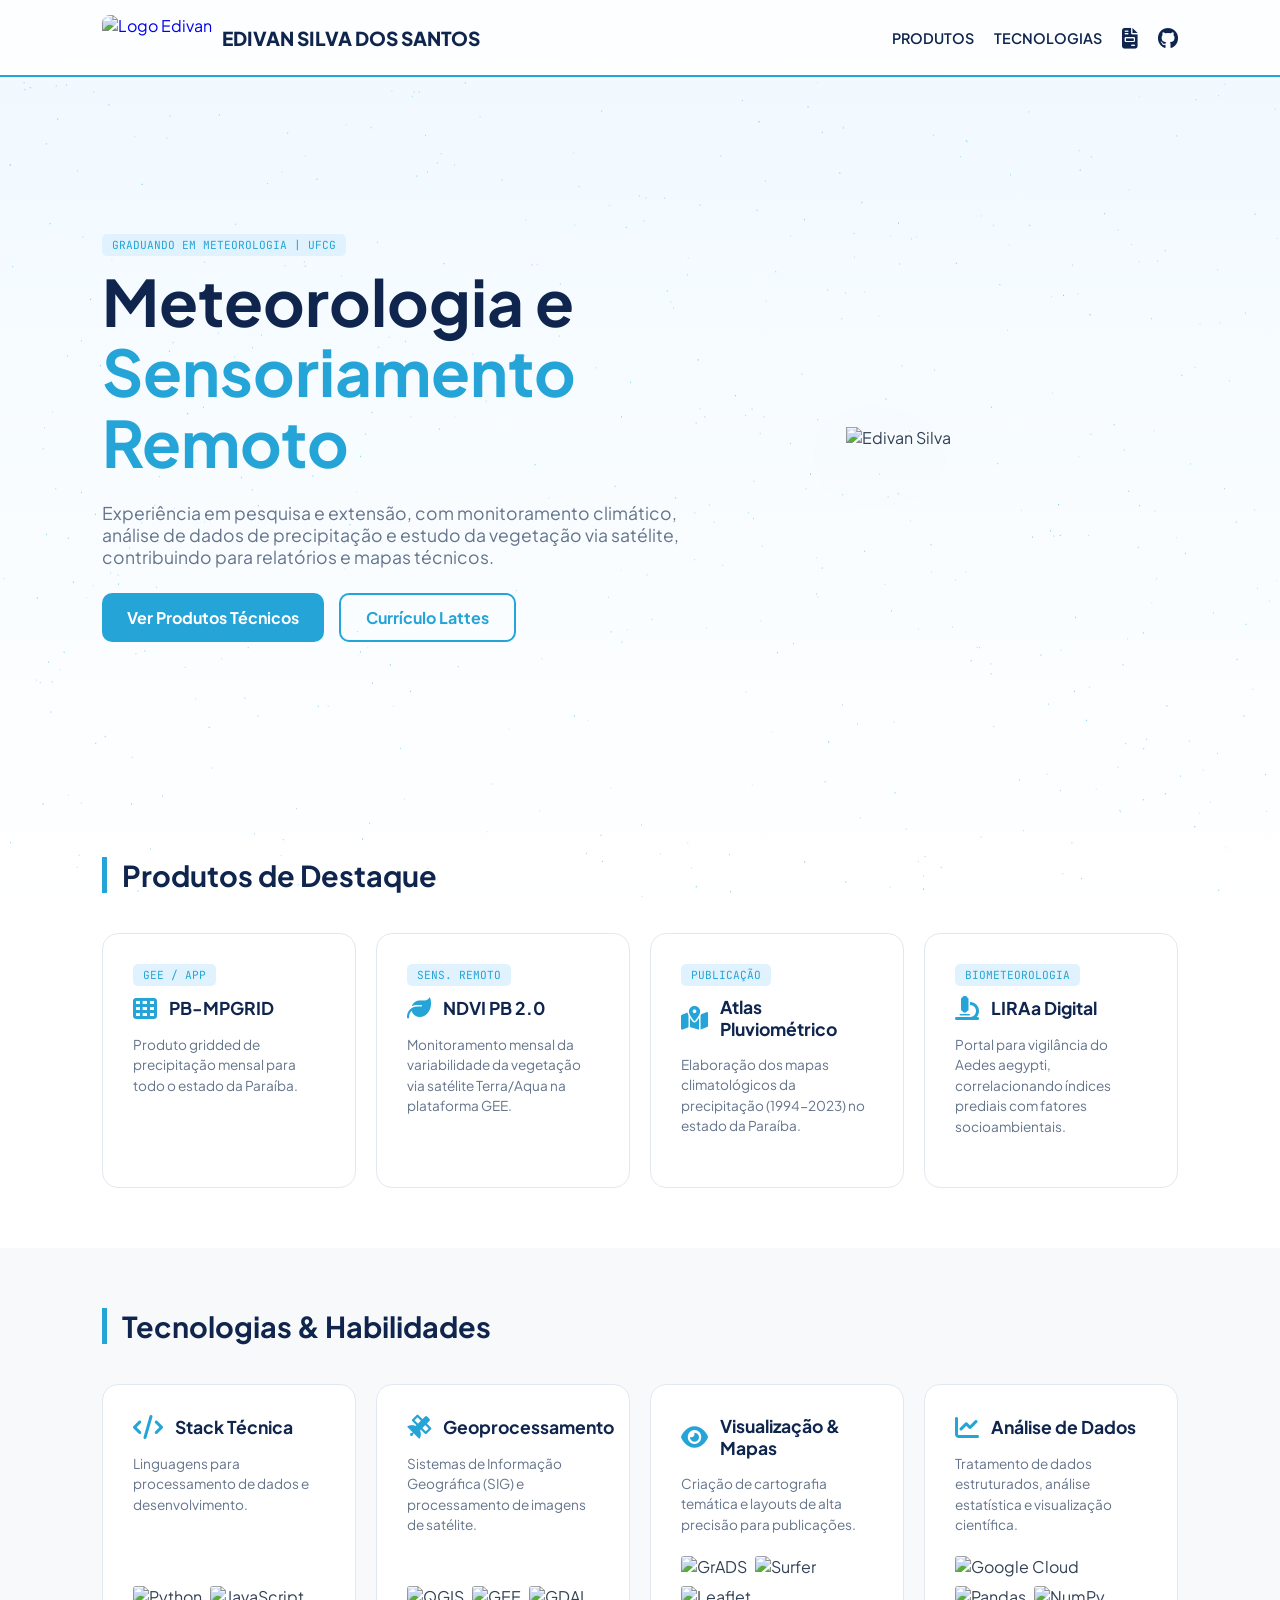
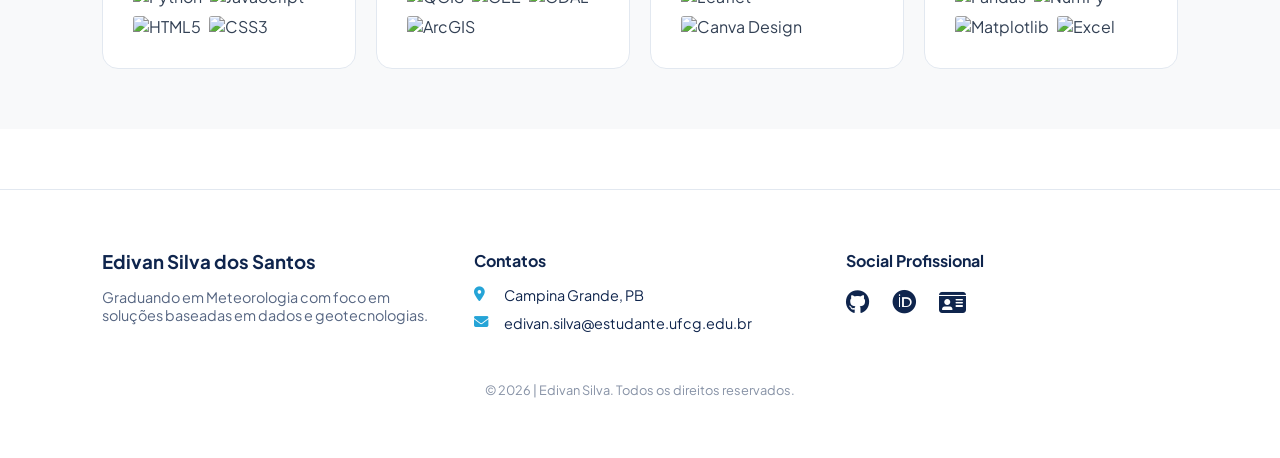
==== docs/index.html @ fb68f866 "Portfolio" ====
<!DOCTYPE html>
<html lang="pt-br">
<head>
    <meta charset="UTF-8">
    <meta name="viewport" content="width=device-width, initial-scale=1.0">
    <title>Edivan Silva | Meteorologia UFCG</title>
    
    <link rel="icon" type="image/png" href="docs/IconeV2.png">
    <meta name="description" content="Edivan Silva - Graduando em Meteorologia (UFCG) com foco em soluções baseadas em dados e geotecnologias.">
    <meta property="og:title" content="Edivan Silva | Meteorologia UFCG">
    <meta property="og:description" content="Confira meus produtos técnicos e trajetória no monitoramento climático.">
    <meta property="og:image" content="docs/IconeV2.png">
    
    <link href="https://fonts.googleapis.com/css2?family=Plus+Jakarta+Sans:wght@400;600;800&family=JetBrains+Mono:wght@400;700&display=swap" rel="stylesheet">
    <link rel="stylesheet" href="https://cdnjs.cloudflare.com/ajax/libs/font-awesome/6.5.0/css/all.min.css">
    
    <link rel="stylesheet" href="style.css">
</head>
<body>
    <canvas id="windCanvas"></canvas>
    <nav>
        <a href="#" class="logo-box">
            <img src="docs/IconeV2.png" alt="Logo Edivan" class="logo-img">
            <span class="logo-text">EDIVAN SILVA DOS SANTOS</span>
        </a>
        <div class="nav-menu">
            <a href="#produtos" class="nav-link-item">PRODUTOS</a>
            <a href="#tecnologias" class="nav-link-item">TECNOLOGIAS</a>
            <a href="https://lattes.cnpq.br/2690669771522466" target="_blank" class="nav-icons"><i class="fas fa-file-invoice"></i></a>
            <a href="https://github.com/EdivanS96" target="_blank" class="nav-icons"><i class="fab fa-github"></i></a>
        </div>
    </nav>

    <header class="hero">
        <div class="hero-content">
            <span class="tag">GRADUANDO EM METEOROLOGIA | UFCG</span>
            <h1>Meteorologia e <span>Sensoriamento Remoto</span></h1>
            <p>Experiência em pesquisa e extensão, com monitoramento climático, análise de dados de precipitação e estudo da vegetação via satélite, contribuindo para relatórios e mapas técnicos.</p>
            <div class="btn-group">
                <a href="#produtos" class="btn btn-primary">Ver Produtos Técnicos</a>
                <a href="https://lattes.cnpq.br/2690669771522466" target="_blank" class="btn btn-outline">Currículo Lattes</a>
            </div>
        </div>
        <div class="hero-img" style="display: flex; justify-content: flex-end;">
            <img src="docs/IconeV2.png" style="width: 80%; filter: drop-shadow(0 20px 40px rgba(0,0,0,0.1));" alt="Edivan Silva">
        </div>
    </header>

    <section id="produtos">
        <h2 class="section-title">Produtos de Destaque</h2>
        <div class="grid-products">
            <a href="https://edivansilva.projects.earthengine.app/view/pb-mpgrid" target="_blank" class="card">
                <span class="tag">GEE / APP</span>
                <div class="card-header">
                    <i class="fas fa-th"></i>
                    <h3>PB-MPGRID</h3>
                </div>
                <p>Produto gridded de precipitação mensal para todo o estado da Paraíba.</p>
            </a>
            <a href="https://ee-edivanaesa.projects.earthengine.app/view/ndvi-pb-20" target="_blank" class="card">
                <span class="tag">SENS. REMOTO</span>
                <div class="card-header">
                    <i class="fas fa-leaf"></i>
                    <h3>NDVI PB 2.0</h3>
                </div>
                <p>Monitoramento mensal da variabilidade da vegetação via satélite Terra/Aqua na plataforma GEE.</p>
            </a>
            <a href="https://www.aesa.pb.gov.br/aesa-website/noticia/aesa-lanca-atlas-pluviometrico-da-paraiba-que-reune-historico-de-chuvas-dos-ultimos-30-anos/" target="_blank" class="card">
                <span class="tag">PUBLICAÇÃO</span>
                <div class="card-header">
                    <i class="fas fa-map-marked-alt"></i>
                    <h3>Atlas Pluviométrico</h3>
                </div>
                <p>Elaboração dos mapas climatológicos da precipitação (1994-2023) no estado da Paraíba.</p>
            </a>
            <a href="https://edivans96.github.io/PET-Saude-Digital-GAT-5/index.html" target="_blank" class="card">
                <span class="tag">BIOMETEOROLOGIA</span>
                <div class="card-header">
                    <i class="fas fa-microscope"></i>
                    <h3>LIRAa Digital</h3>
                </div>
                <p>Portal para vigilância do Aedes aegypti, correlacionando índices prediais com fatores socioambientais.</p>
            </a>
        </div>
    </section>

   <section id="tecnologias" style="background: var(--gray-soft);">
    <h2 class="section-title">Tecnologias & Habilidades</h2>
    <div class="grid-products">
        
        <div class="card">
            <div class="card-header">
                <i class="fas fa-code"></i>
                <h3>Stack Técnica</h3>
            </div>
            <p>Linguagens para processamento de dados e desenvolvimento.</p>
            <div class="tech-container">
                <img src="https://img.shields.io/badge/Python-3776AB?style=flat&logo=python&logoColor=white" alt="Python"/>
                <img src="https://img.shields.io/badge/JavaScript-F7DF1E?style=flat&logo=javascript&logoColor=black" alt="JavaScript"/>
                <img src="https://img.shields.io/badge/HTML5-E34F26?style=flat&logo=html5&logoColor=white" alt="HTML5"/>
                <img src="https://img.shields.io/badge/CSS3-1572B6?style=flat&logo=css&logoColor=white" alt="CSS3"/>
            </div>
        </div>

        <div class="card">
            <div class="card-header">
                <i class="fas fa-satellite"></i>
                <h3>Geoprocessamento</h3>
            </div>
            <p>Sistemas de Informação Geográfica (SIG) e processamento de imagens de satélite.</p>
            <div class="tech-container">
                <img src="https://img.shields.io/badge/QGIS-589632?style=flat&logo=qgis&logoColor=white" alt="QGIS"/>
                <img src="https://img.shields.io/badge/Google%20Earth%20Engine-34A853?style=flat&logo=google-earth&logoColor=white" alt="GEE"/>
                <img src="https://img.shields.io/badge/GDAL-006633?style=flat&logo=osgeo&logoColor=white" alt="GDAL"/>
                <img src="https://img.shields.io/badge/ArcGIS-005E95?style=flat&logo=esri&logoColor=white" alt="ArcGIS"/>
            </div>
        </div>

        <div class="card">
            <div class="card-header">
                <i class="fas fa-eye"></i>
                <h3>Visualização & Mapas</h3>
            </div>
            <p>Criação de cartografia temática e layouts de alta precisão para publicações.</p>
            <div class="tech-container">
                <img src="https://img.shields.io/badge/GrADS-0055A5?style=flat&logo=gnu-bash&logoColor=white" alt="GrADS"/>
                <img src="https://img.shields.io/badge/Surfer-FF6F00?style=flat&logo=openstreetmap&logoColor=white" alt="Surfer"/>
                <img src="https://img.shields.io/badge/Leaflet-199900?style=flat&logo=leaflet&logoColor=white" alt="Leaflet"/>
                <img src="https://img.shields.io/badge/Canva-00C4CC?style=flat&logo=canva&logoColor=white" alt="Canva Design"/>
            </div>
        </div>

        <div class="card">
            <div class="card-header">
                <i class="fas fa-chart-line"></i>
                <h3>Análise de Dados</h3>
            </div>
            <p>Tratamento de dados estruturados, análise estatística e visualização científica.</p>
            <div class="tech-container">
                <img src="https://img.shields.io/badge/Google%20Cloud-4285F4?style=flat&logo=google-cloud&logoColor=white" alt="Google Cloud"/>
                <img src="https://img.shields.io/badge/Pandas-150458?style=flat&logo=pandas&logoColor=white" alt="Pandas"/>
                <img src="https://img.shields.io/badge/NumPy-013243?style=flat&logo=numpy&logoColor=white" alt="NumPy"/>
                <img src="https://img.shields.io/badge/Matplotlib-11557c?style=flat&logo=python&logoColor=white" alt="Matplotlib"/>
                <img src="https://img.shields.io/badge/Excel-217346?style=flat&logo=googlesheets&logoColor=white" alt="Excel"/>
            </div>
        </div>
    </div>
</section>

    <footer>
        <div class="footer-grid">
            <div>
                <h3 style="margin-bottom: 15px;">Edivan Silva dos Santos</h3>
                <p style="opacity: 0.7; font-size: 0.9rem;">Graduando em Meteorologia com foco em soluções baseadas em dados e geotecnologias.</p>
            </div>
            <div>
                <h4 style="margin-bottom: 15px;">Contatos</h4>
                <div class="footer-info"><i class="fas fa-map-marker-alt"></i> Campina Grande, PB</div>
                <div class="footer-info"><i class="fas fa-envelope"></i> edivan.silva@estudante.ufcg.edu.br</div>
            </div>
            <div>
                <h4 style="margin-bottom: 15px;">Social Profissional</h4>
                <a href="https://github.com/EdivanS96" target="_blank" class="social-link"><i class="fab fa-github"></i></a>
                <a href="https://orcid.org/0009-0001-0099-3263" target="_blank" class="social-link"><i class="fab fa-orcid"></i></a>
                <a href="https://lattes.cnpq.br/2690669771522466" target="_blank" class="social-link"><i class="fas fa-id-card"></i></a>
            </div>
        </div>
        <div style="text-align: center; margin-top: 40px; font-size: 0.8rem; opacity: 0.5;">
            © 2026 | Edivan Silva. Todos os direitos reservados.
        </div>
    </footer>
    
    <script src="script.js"></script>
</body>
</html>
---- docs/style.css ----
:root {
    --primary: #25a4d7; 
    --dark: #0f254d;
    --bg-light: #ffffff;
    --gray-soft: #f8f9fa;
    --text: #334155;
    --glass: rgba(255, 255, 255, 0.85);
}
* { margin: 0; padding: 0; box-sizing: border-box; }
html { scroll-behavior: smooth; }
body { 
    background-color: var(--bg-light); 
    color: var(--text); 
    font-family: 'Plus Jakarta Sans', sans-serif;
    overflow-x: hidden;
}
#windCanvas {
    position: fixed;
    top: 0; left: 0;
    z-index: -1;
    background: linear-gradient(to bottom, #f0f9ff 0%, #ffffff 100%);
}
nav {
    padding: 15px 8%;
    display: flex;
    justify-content: space-between;
    align-items: center;
    background: var(--glass);
    backdrop-filter: blur(10px);
    -webkit-backdrop-filter: blur(10px);
    position: sticky;
    top: 0; z-index: 100;
    border-bottom: 2px solid var(--primary);
}
.logo-box { display: flex; align-items: center; gap: 10px; text-decoration: none; }
.logo-img { height: 45px; border-radius: 8px; }
.logo-text { font-weight: 800; color: var(--dark); font-size: 1.2rem; } 

.nav-menu { display: flex; align-items: center; gap: 20px; }
.nav-link-item { text-decoration: none; color: var(--dark); font-weight: 600; font-size: 0.9rem; transition: 0.3s; }
.nav-link-item:hover { color: var(--primary); }

.hero {
    padding: 60px 8%;
    display: grid;
    grid-template-columns: 1.2fr 0.8fr;
    align-items: center;
    gap: 40px;
    min-height: 80vh;
}
.hero h1 { font-size: clamp(2.2rem, 5vw, 4rem); color: var(--dark); line-height: 1.1; }
.hero h1 span { color: var(--primary); }
.hero p { font-size: 1.1rem; margin: 25px 0; max-width: 600px; color: #64748b; }
.btn-group { display: flex; gap: 15px; flex-wrap: wrap; }
.btn { 
    padding: 12px 25px; border-radius: 10px; text-decoration: none; 
    font-weight: 700; transition: 0.3s; display: inline-flex; align-items: center; gap: 8px;
}
.btn-primary { background: var(--primary); color: white; }
.btn-outline { border: 2px solid var(--primary); color: var(--primary); }
.nav-icons { color: var(--dark); font-size: 1.3rem; transition: 0.3s; }
.nav-icons:hover { color: var(--primary); }

section { padding: 60px 8%; }
.section-title { font-size: 1.8rem; color: var(--dark); margin-bottom: 40px; border-left: 5px solid var(--primary); padding-left: 15px; }

.grid-products { display: grid; grid-template-columns: repeat(auto-fit, minmax(240px, 1fr)); gap: 20px; }

.card { 
    background: white; padding: 30px; border-radius: 16px; 
    border: 1px solid #e2e8f0; transition: 0.4s;
    text-decoration: none; color: inherit;
    display: flex; flex-direction: column;
    height: 100%; 
}
.card:hover { border-color: var(--primary); transform: translateY(-5px); box-shadow: 0 15px 30px rgba(0,0,0,0.05); }

.card-header { display: flex; align-items: center; gap: 12px; margin-bottom: 15px; }
.card-header i { font-size: 1.5rem; color: var(--primary); margin-bottom: 0; }
.card-header h3 { color: var(--dark); margin-bottom: 0; font-size: 1.1rem; }

.card p { font-size: 0.85rem; color: #64748b; line-height: 1.5; margin-bottom: 20px; }

.tech-container { display: flex; flex-wrap: wrap; gap: 8px; margin-top: auto; align-items: center; }
.tech-container img { height: 22px; border-radius: 3px; }

.tag { font-family: 'JetBrains Mono'; font-size: 0.7rem; background: #e0f2fe; color: var(--primary); padding: 4px 10px; border-radius: 5px; margin-bottom: 10px; display: inline-block; align-self: flex-start; }

footer { 
    background: var(--glass); 
    backdrop-filter: blur(10px);
    color: var(--dark); 
    padding: 60px 8%; 
    margin-top: 60px;
    border-top: 1px solid #e2e8f0;
}
.footer-grid { display: grid; grid-template-columns: repeat(auto-fit, minmax(200px, 1fr)); gap: 40px; }
.social-link { color: var(--dark); font-size: 1.5rem; margin-right: 20px; transition: 0.3s; }
.social-link:hover { color: var(--primary); }
.footer-info { display: flex; align-items: center; gap: 10px; margin-bottom: 10px; font-size: 0.9rem; }
.footer-info i { color: var(--primary); width: 20px; }

@media (max-width: 768px) {
    nav { padding: 15px 5%; flex-direction: column; gap: 15px; }
    .nav-menu { gap: 12px; }
    .hero { grid-template-columns: 1fr; text-align: center; padding: 40px 5%; }
    .hero p { margin: 25px auto; }
    .btn-group { justify-content: center; }
    .hero-img { display: none; }
    section { padding: 40px 5%; }
    .section-title { font-size: 1.5rem; }
}
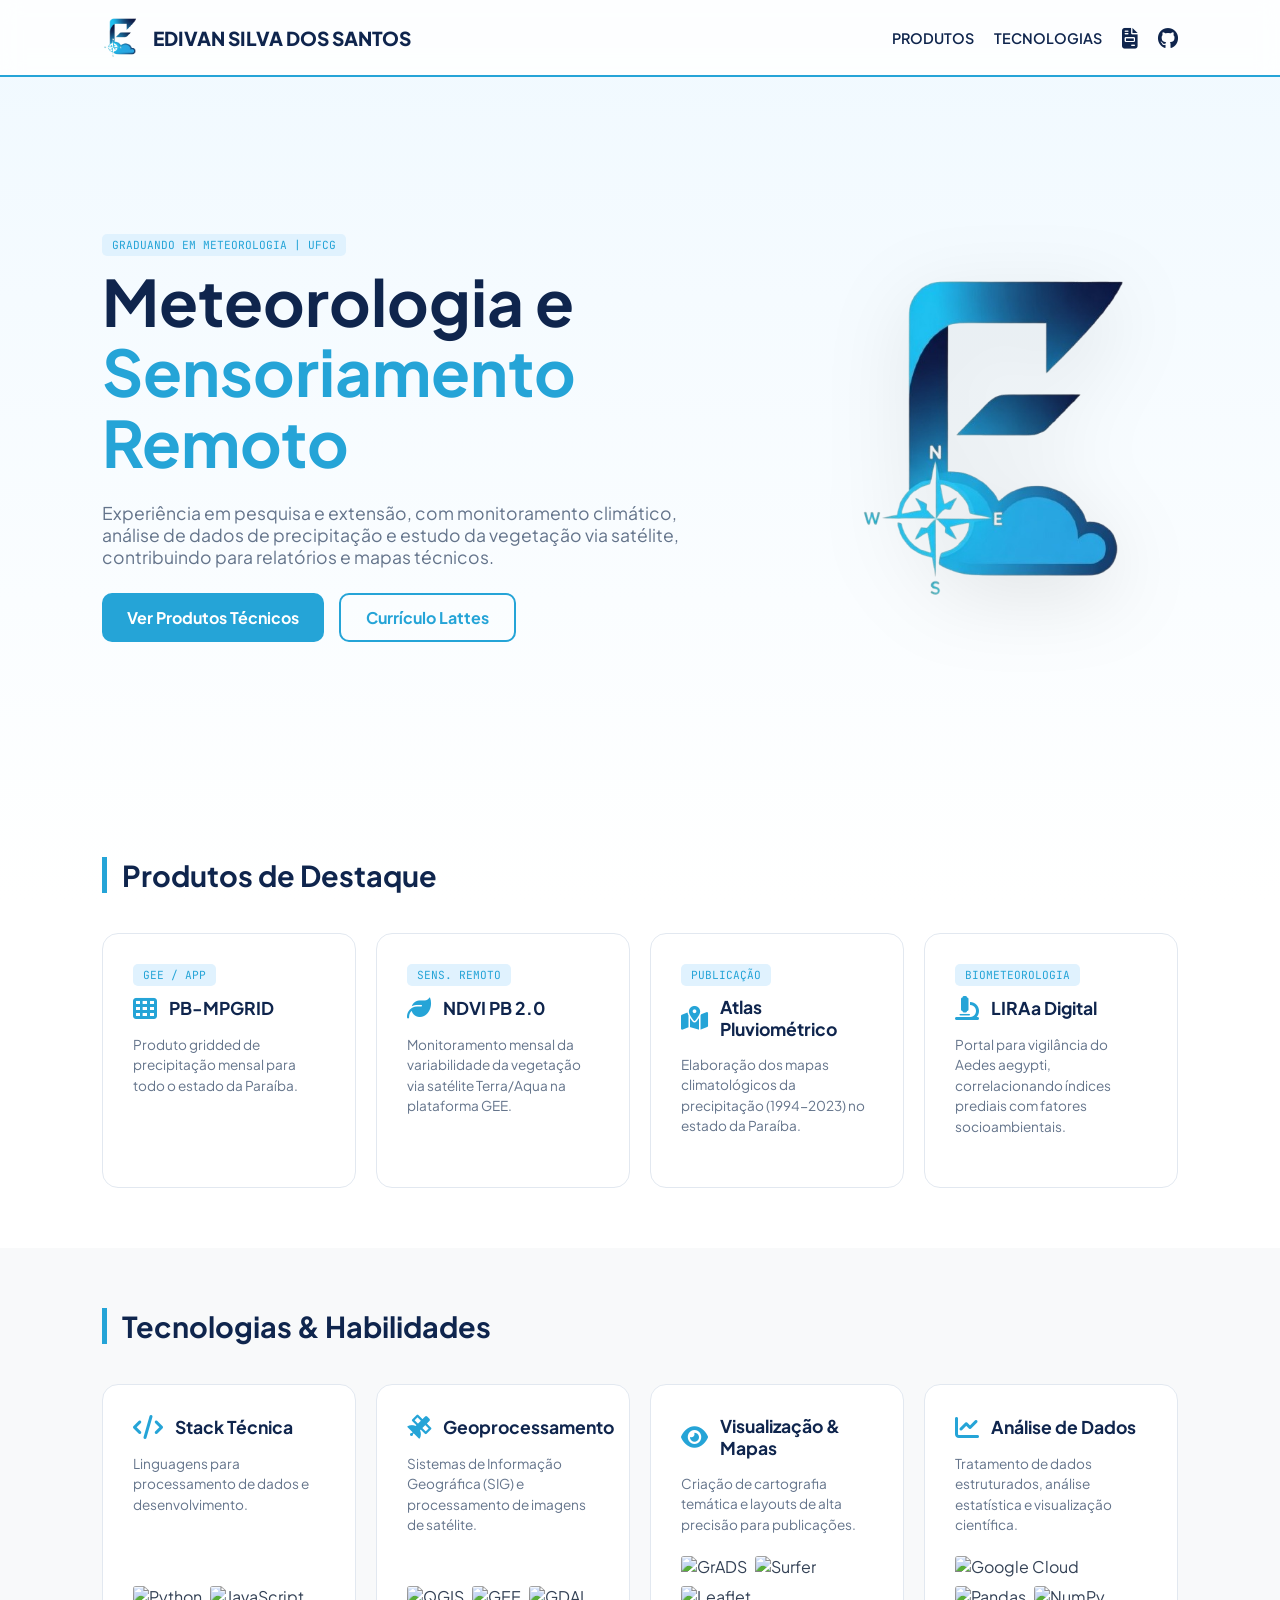
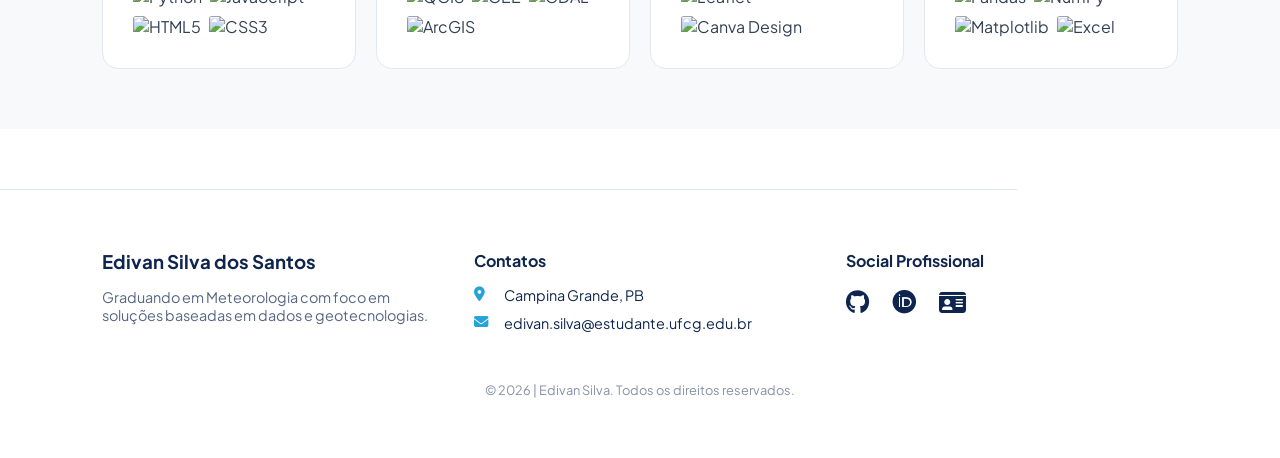
==== commit c1f1cfa6: "UpdateICON" ====
--- a/docs/index.html
+++ b/docs/index.html
@@ -5,11 +5,11 @@
     <meta name="viewport" content="width=device-width, initial-scale=1.0">
     <title>Edivan Silva | Meteorologia UFCG</title>
     
-    <link rel="icon" type="image/png" href="docs/IconeV2.png">
+    <link rel="icon" type="image/png" href="IconeV2.png">
     <meta name="description" content="Edivan Silva - Graduando em Meteorologia (UFCG) com foco em soluções baseadas em dados e geotecnologias.">
     <meta property="og:title" content="Edivan Silva | Meteorologia UFCG">
     <meta property="og:description" content="Confira meus produtos técnicos e trajetória no monitoramento climático.">
-    <meta property="og:image" content="docs/IconeV2.png">
+    <meta property="og:image" content="IconeV2.png">
     
     <link href="https://fonts.googleapis.com/css2?family=Plus+Jakarta+Sans:wght@400;600;800&family=JetBrains+Mono:wght@400;700&display=swap" rel="stylesheet">
     <link rel="stylesheet" href="https://cdnjs.cloudflare.com/ajax/libs/font-awesome/6.5.0/css/all.min.css">
@@ -20,7 +20,7 @@
     <canvas id="windCanvas"></canvas>
     <nav>
         <a href="#" class="logo-box">
-            <img src="docs/IconeV2.png" alt="Logo Edivan" class="logo-img">
+            <img src="IconeV2.png" alt="Logo Edivan" class="logo-img">
             <span class="logo-text">EDIVAN SILVA DOS SANTOS</span>
         </a>
         <div class="nav-menu">
@@ -42,7 +42,7 @@
             </div>
         </div>
         <div class="hero-img" style="display: flex; justify-content: flex-end;">
-            <img src="docs/IconeV2.png" style="width: 80%; filter: drop-shadow(0 20px 40px rgba(0,0,0,0.1));" alt="Edivan Silva">
+            <img src="IconeV2.png" style="width: 80%; filter: drop-shadow(0 20px 40px rgba(0,0,0,0.1));" alt="Edivan Silva">
         </div>
     </header>
 
@@ -172,4 +172,5 @@
     
     <script src="script.js"></script>
 </body>
-</html>+
+</html>
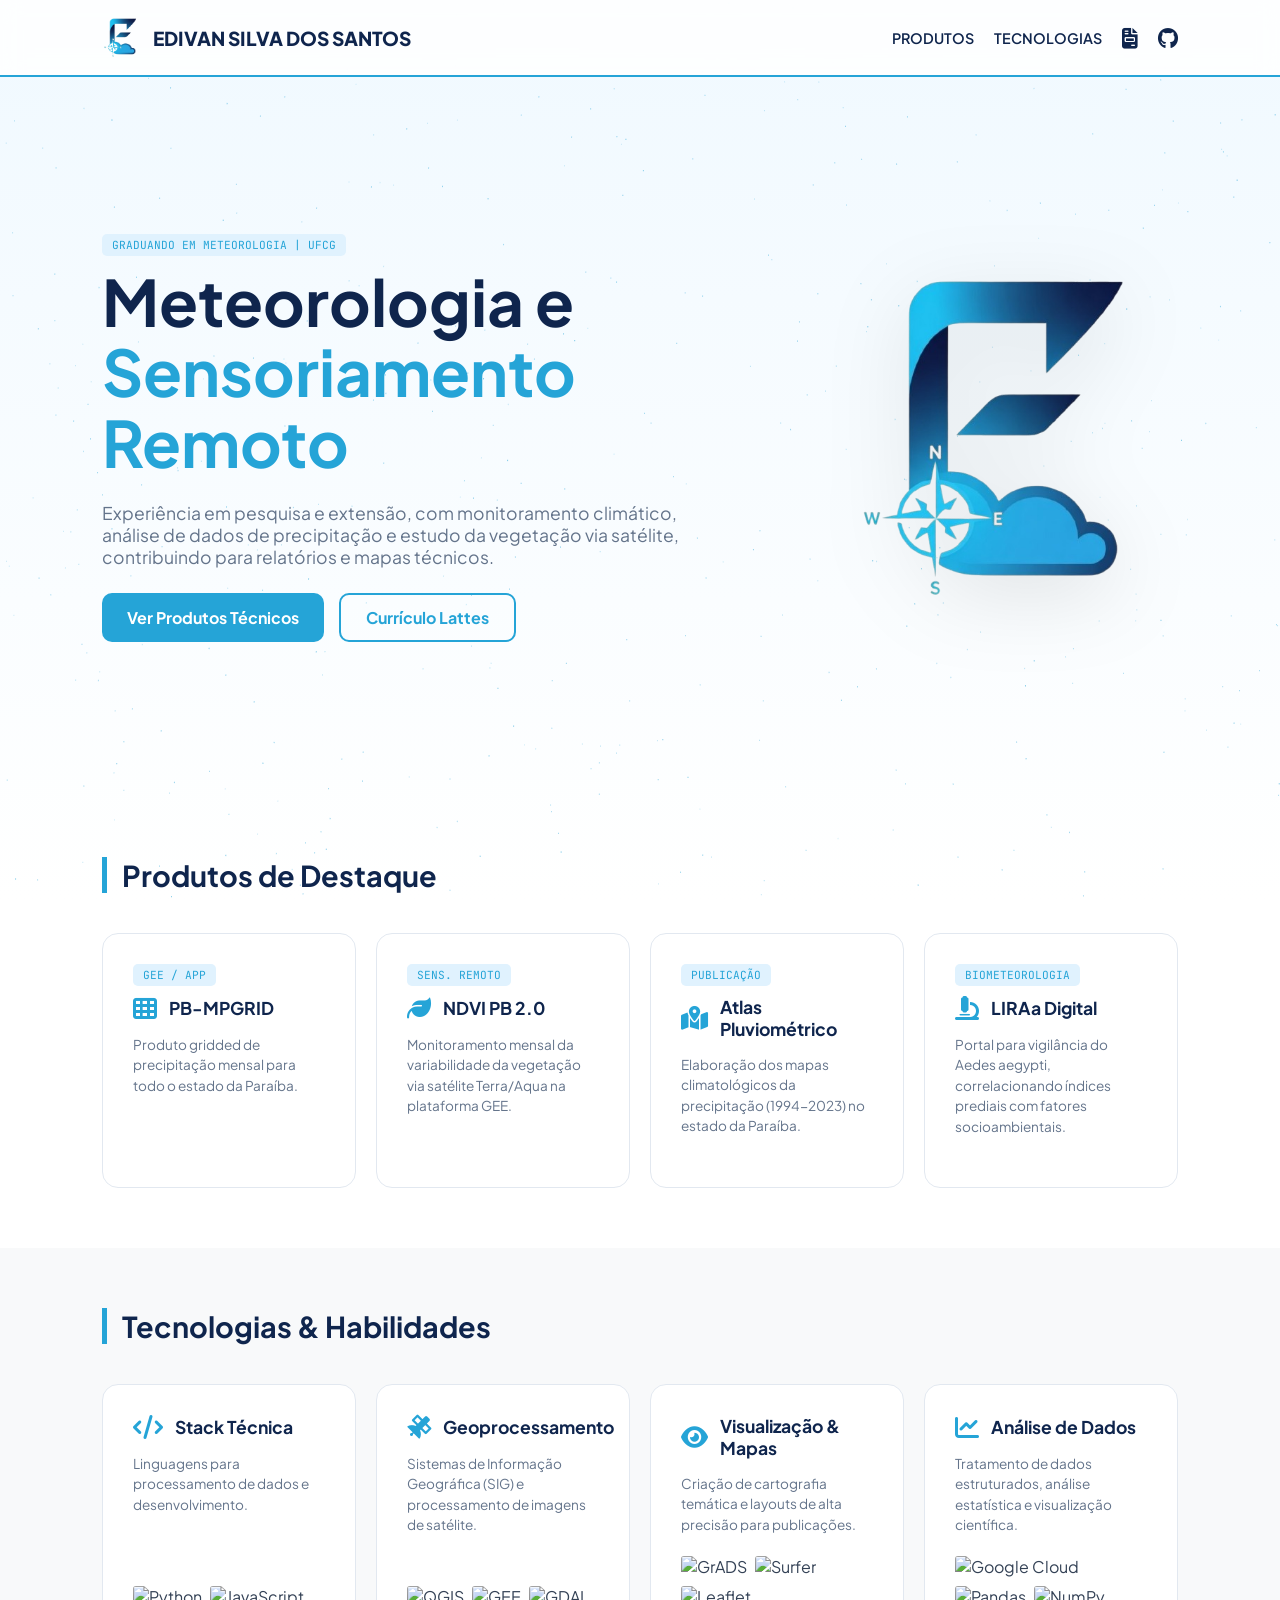
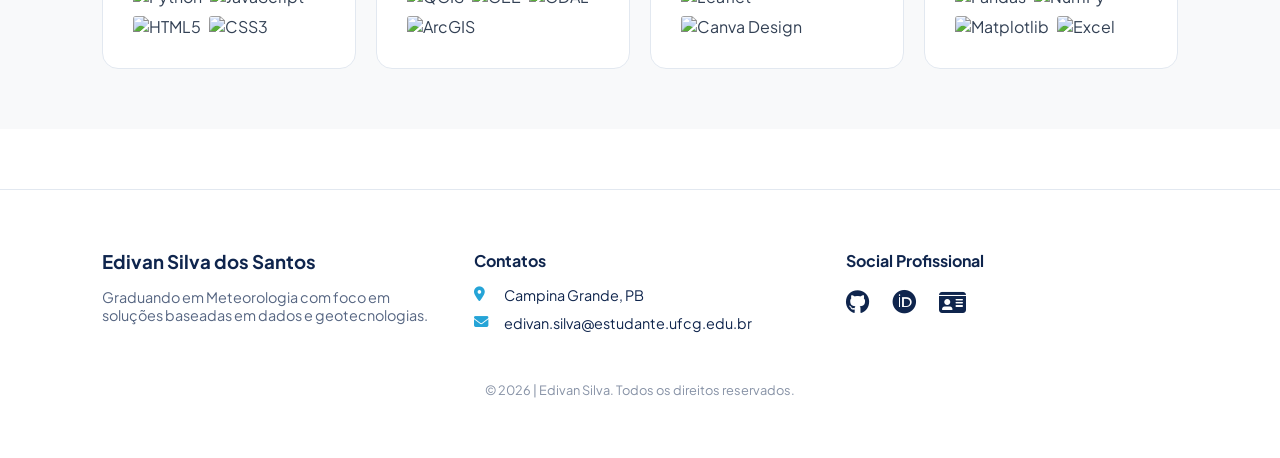
==== commit f10e6dab: "UpdateATLAS" ====
--- a/docs/index.html
+++ b/docs/index.html
@@ -8,7 +8,7 @@
     <link rel="icon" type="image/png" href="IconeV2.png">
     <meta name="description" content="Edivan Silva - Graduando em Meteorologia (UFCG) com foco em soluções baseadas em dados e geotecnologias.">
     <meta property="og:title" content="Edivan Silva | Meteorologia UFCG">
-    <meta property="og:description" content="Confira meus produtos técnicos e trajetória no monitoramento climático.">
+    <meta property="og:description" content="Explorando meteorologia com dados e geotecnologias. Confira meus projetos e produtos técnicos.">
     <meta property="og:image" content="IconeV2.png">
     
     <link href="https://fonts.googleapis.com/css2?family=Plus+Jakarta+Sans:wght@400;600;800&family=JetBrains+Mono:wght@400;700&display=swap" rel="stylesheet">
@@ -65,7 +65,7 @@
                 </div>
                 <p>Monitoramento mensal da variabilidade da vegetação via satélite Terra/Aqua na plataforma GEE.</p>
             </a>
-            <a href="https://www.aesa.pb.gov.br/aesa-website/noticia/aesa-lanca-atlas-pluviometrico-da-paraiba-que-reune-historico-de-chuvas-dos-ultimos-30-anos/" target="_blank" class="card">
+            <a href="https://www.aesa.pb.gov.br/biblioteca/atlas-pluviometrico-da-paraiba/" target="_blank" class="card">
                 <span class="tag">PUBLICAÇÃO</span>
                 <div class="card-header">
                     <i class="fas fa-map-marked-alt"></i>
@@ -174,3 +174,4 @@
 </body>
 
 </html>
+
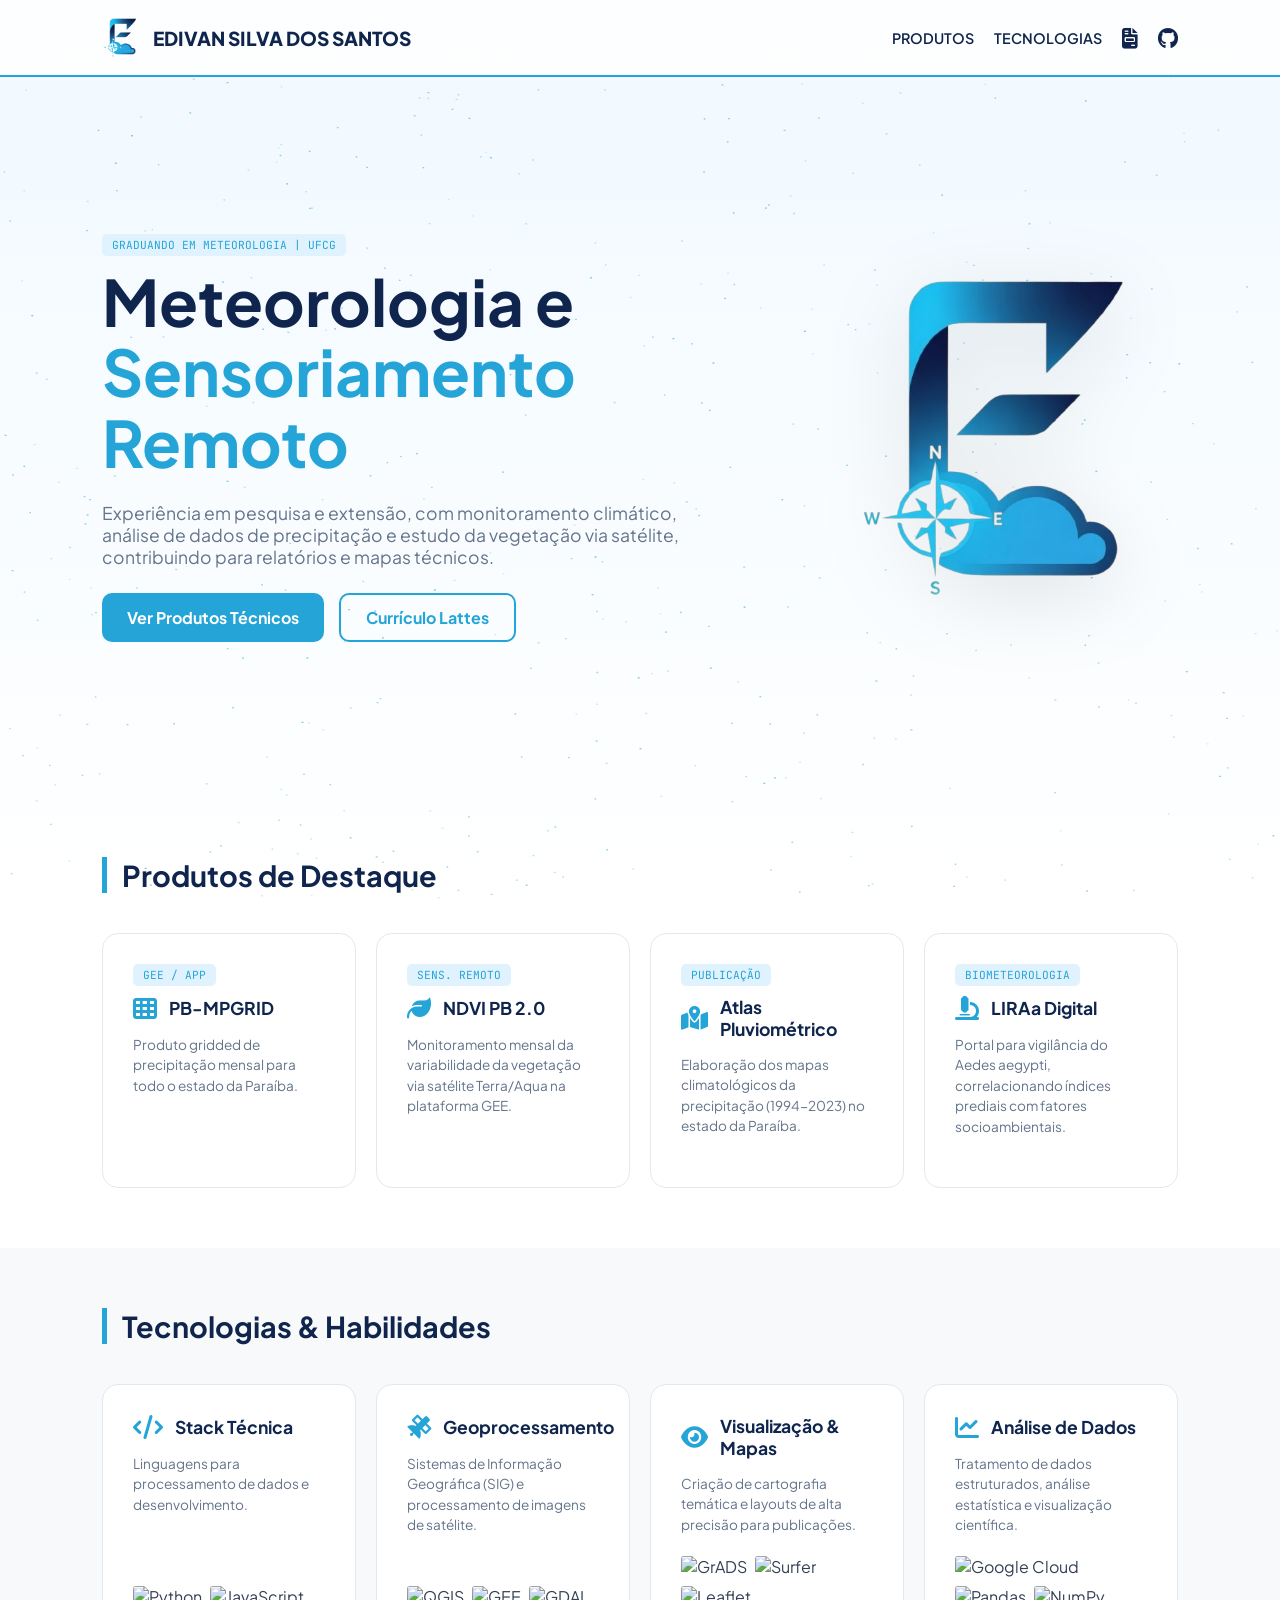
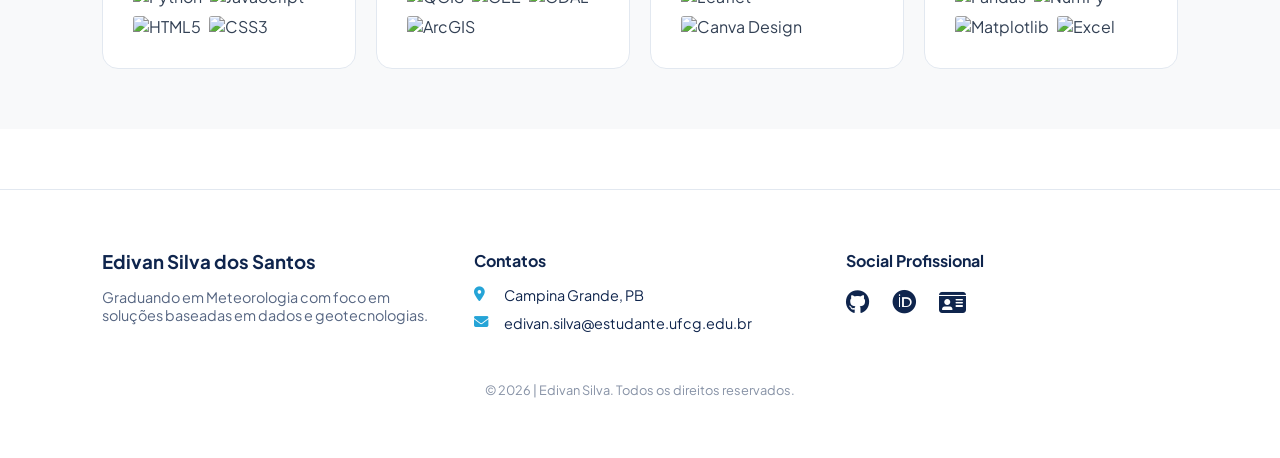
==== commit 43d39ec1: "ViewICON" ====
--- a/docs/index.html
+++ b/docs/index.html
@@ -9,7 +9,7 @@
     <meta name="description" content="Edivan Silva - Graduando em Meteorologia (UFCG) com foco em soluções baseadas em dados e geotecnologias.">
     <meta property="og:title" content="Edivan Silva | Meteorologia UFCG">
     <meta property="og:description" content="Explorando meteorologia com dados e geotecnologias. Confira meus projetos e produtos técnicos.">
-    <meta property="og:image" content="IconeV2.png">
+    <meta property="og:image" content="https://edivans96.github.io/Meteorologia/IconeV2.png">
     
     <link href="https://fonts.googleapis.com/css2?family=Plus+Jakarta+Sans:wght@400;600;800&family=JetBrains+Mono:wght@400;700&display=swap" rel="stylesheet">
     <link rel="stylesheet" href="https://cdnjs.cloudflare.com/ajax/libs/font-awesome/6.5.0/css/all.min.css">
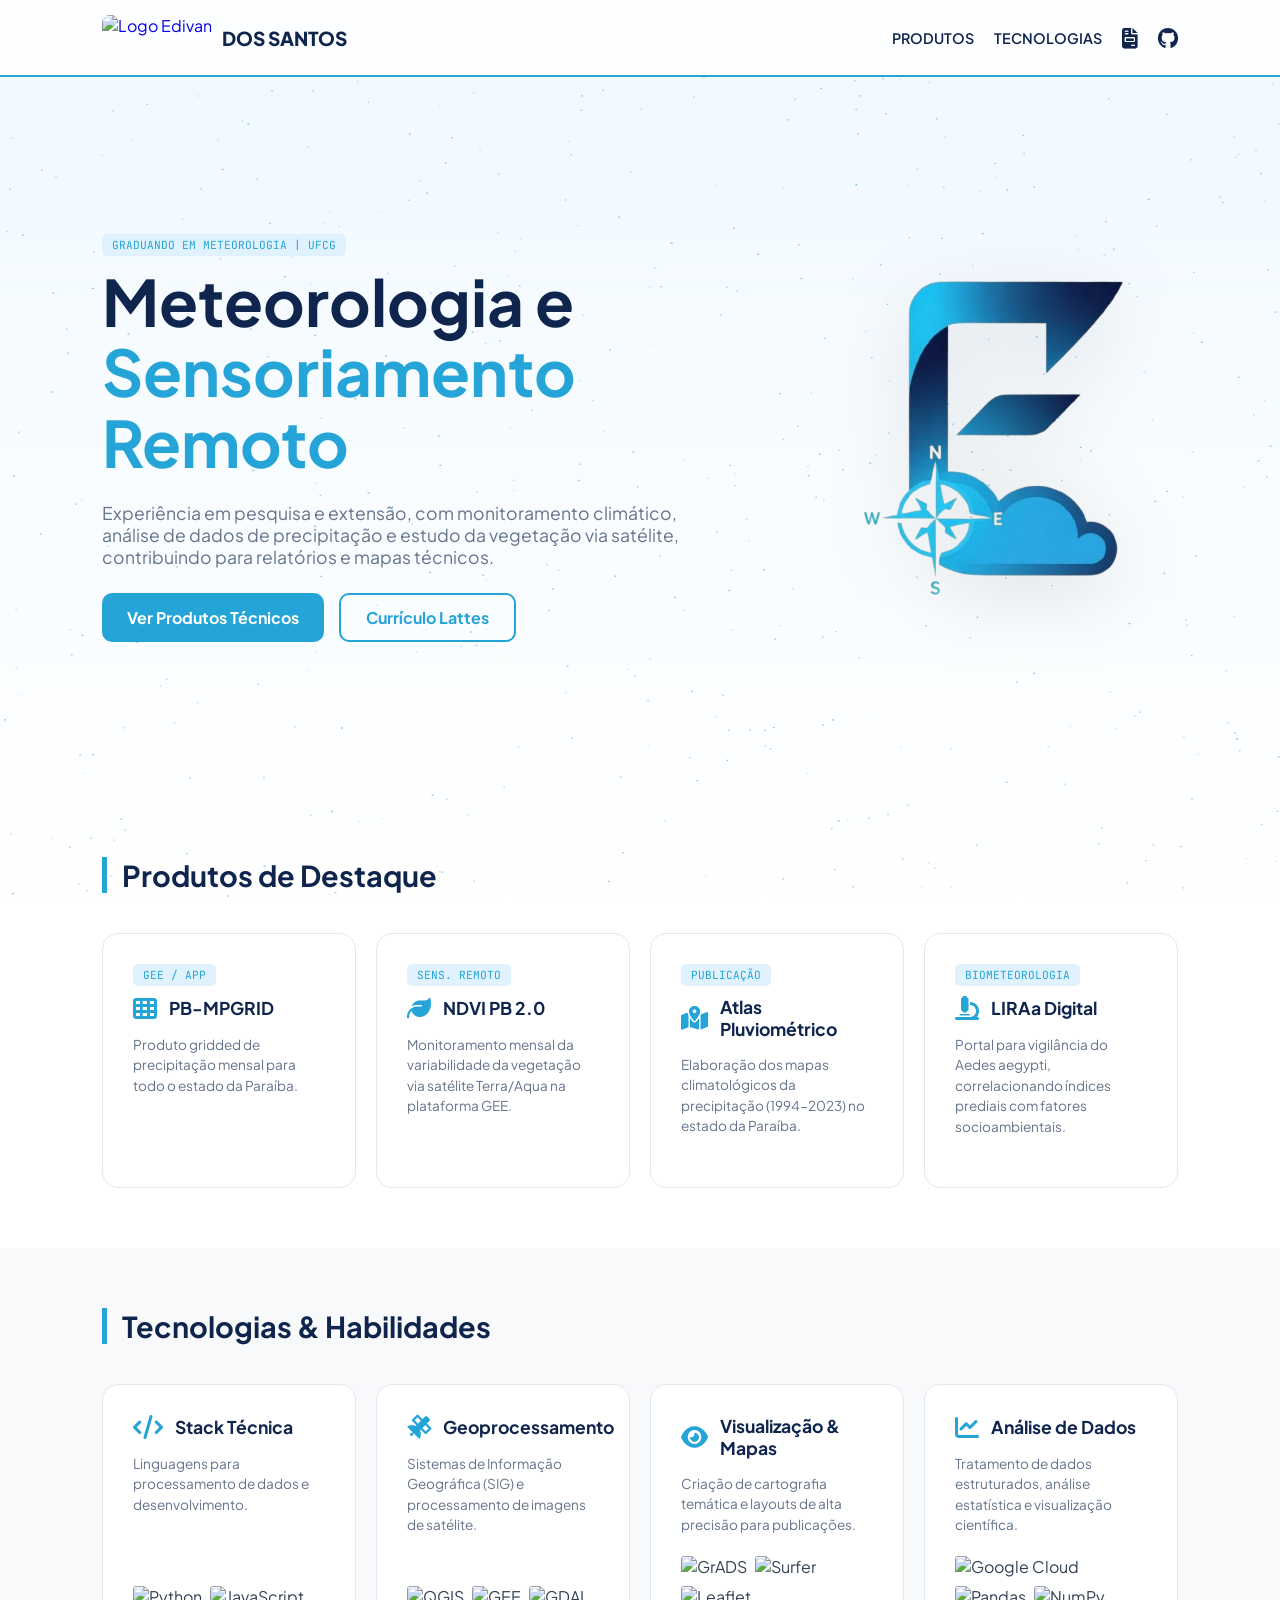
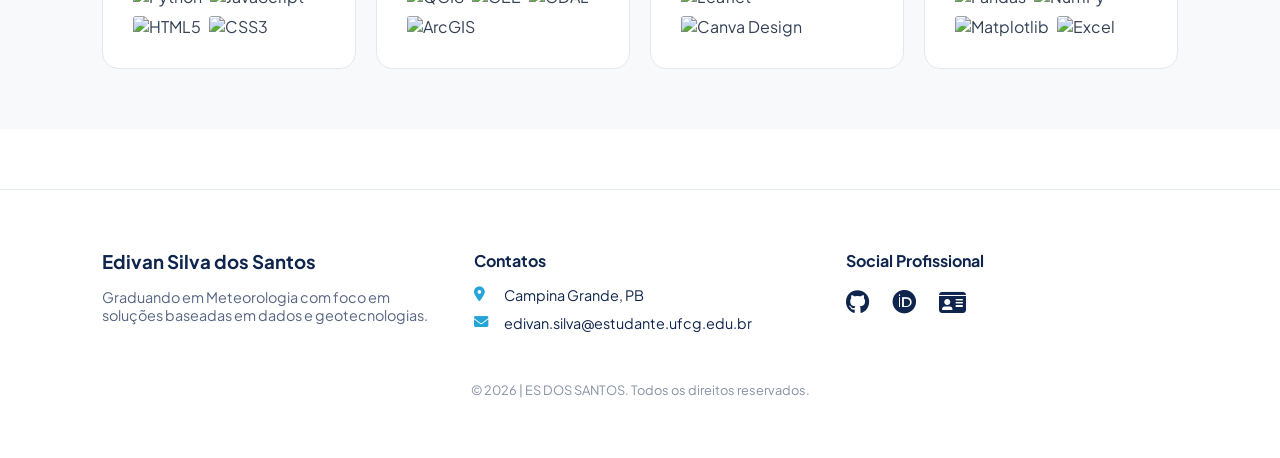
==== commit f617caee: "UpdateICON" ====
--- a/docs/index.html
+++ b/docs/index.html
@@ -20,8 +20,8 @@
     <canvas id="windCanvas"></canvas>
     <nav>
         <a href="#" class="logo-box">
-            <img src="IconeV2.png" alt="Logo Edivan" class="logo-img">
-            <span class="logo-text">EDIVAN SILVA DOS SANTOS</span>
+            <img src="IconeV3.png" alt="Logo Edivan" class="logo-img">
+            <span class="logo-text">DOS SANTOS</span>
         </a>
         <div class="nav-menu">
             <a href="#produtos" class="nav-link-item">PRODUTOS</a>
@@ -166,7 +166,7 @@
             </div>
         </div>
         <div style="text-align: center; margin-top: 40px; font-size: 0.8rem; opacity: 0.5;">
-            © 2026 | Edivan Silva. Todos os direitos reservados.
+            © 2026 | ES DOS SANTOS. Todos os direitos reservados.
         </div>
     </footer>
     
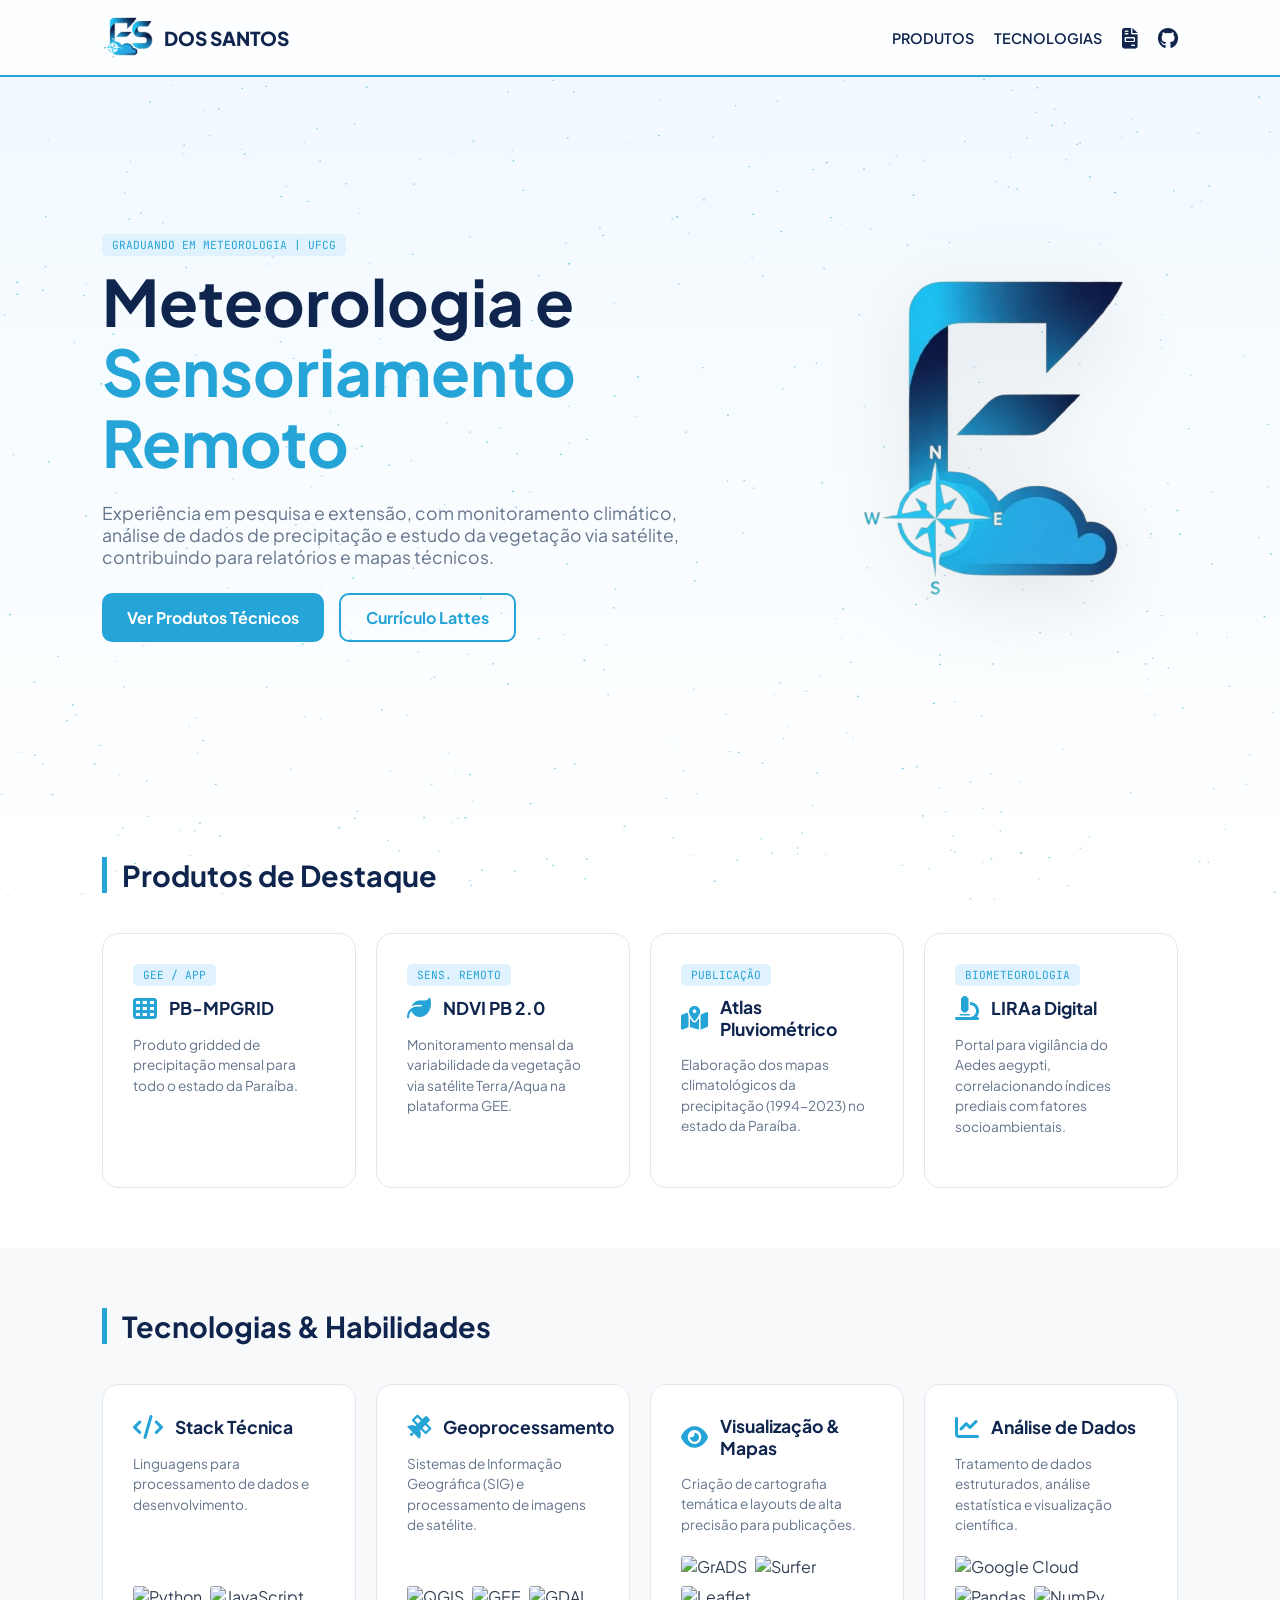
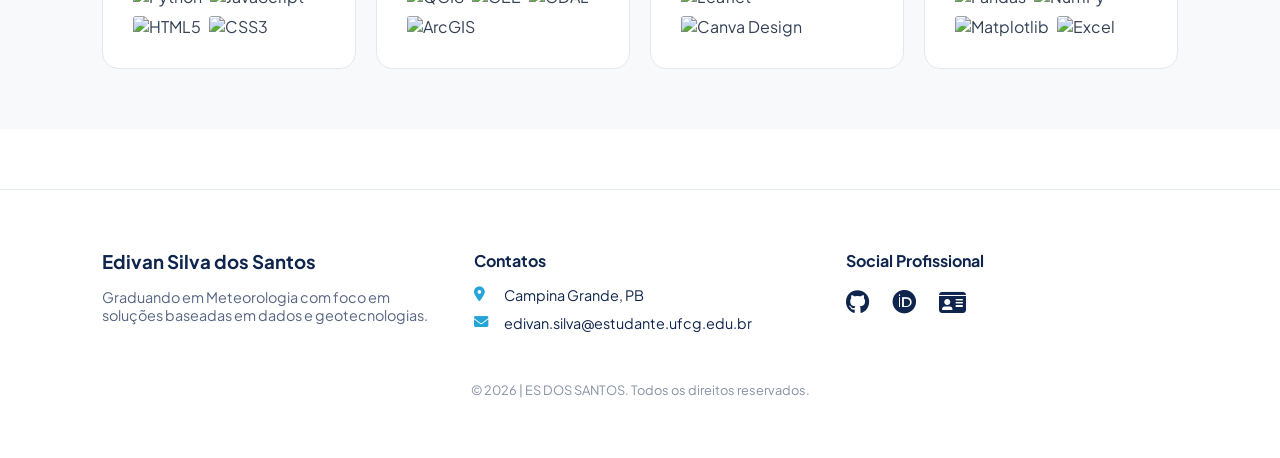
==== commit ce83fba9: "UpdateICON" ====
--- a/docs/index.html
+++ b/docs/index.html
@@ -20,7 +20,7 @@
     <canvas id="windCanvas"></canvas>
     <nav>
         <a href="#" class="logo-box">
-            <img src="IconeV3.png" alt="Logo Edivan" class="logo-img">
+            <img src="IconV3.png" alt="Logo Edivan" class="logo-img">
             <span class="logo-text">DOS SANTOS</span>
         </a>
         <div class="nav-menu">
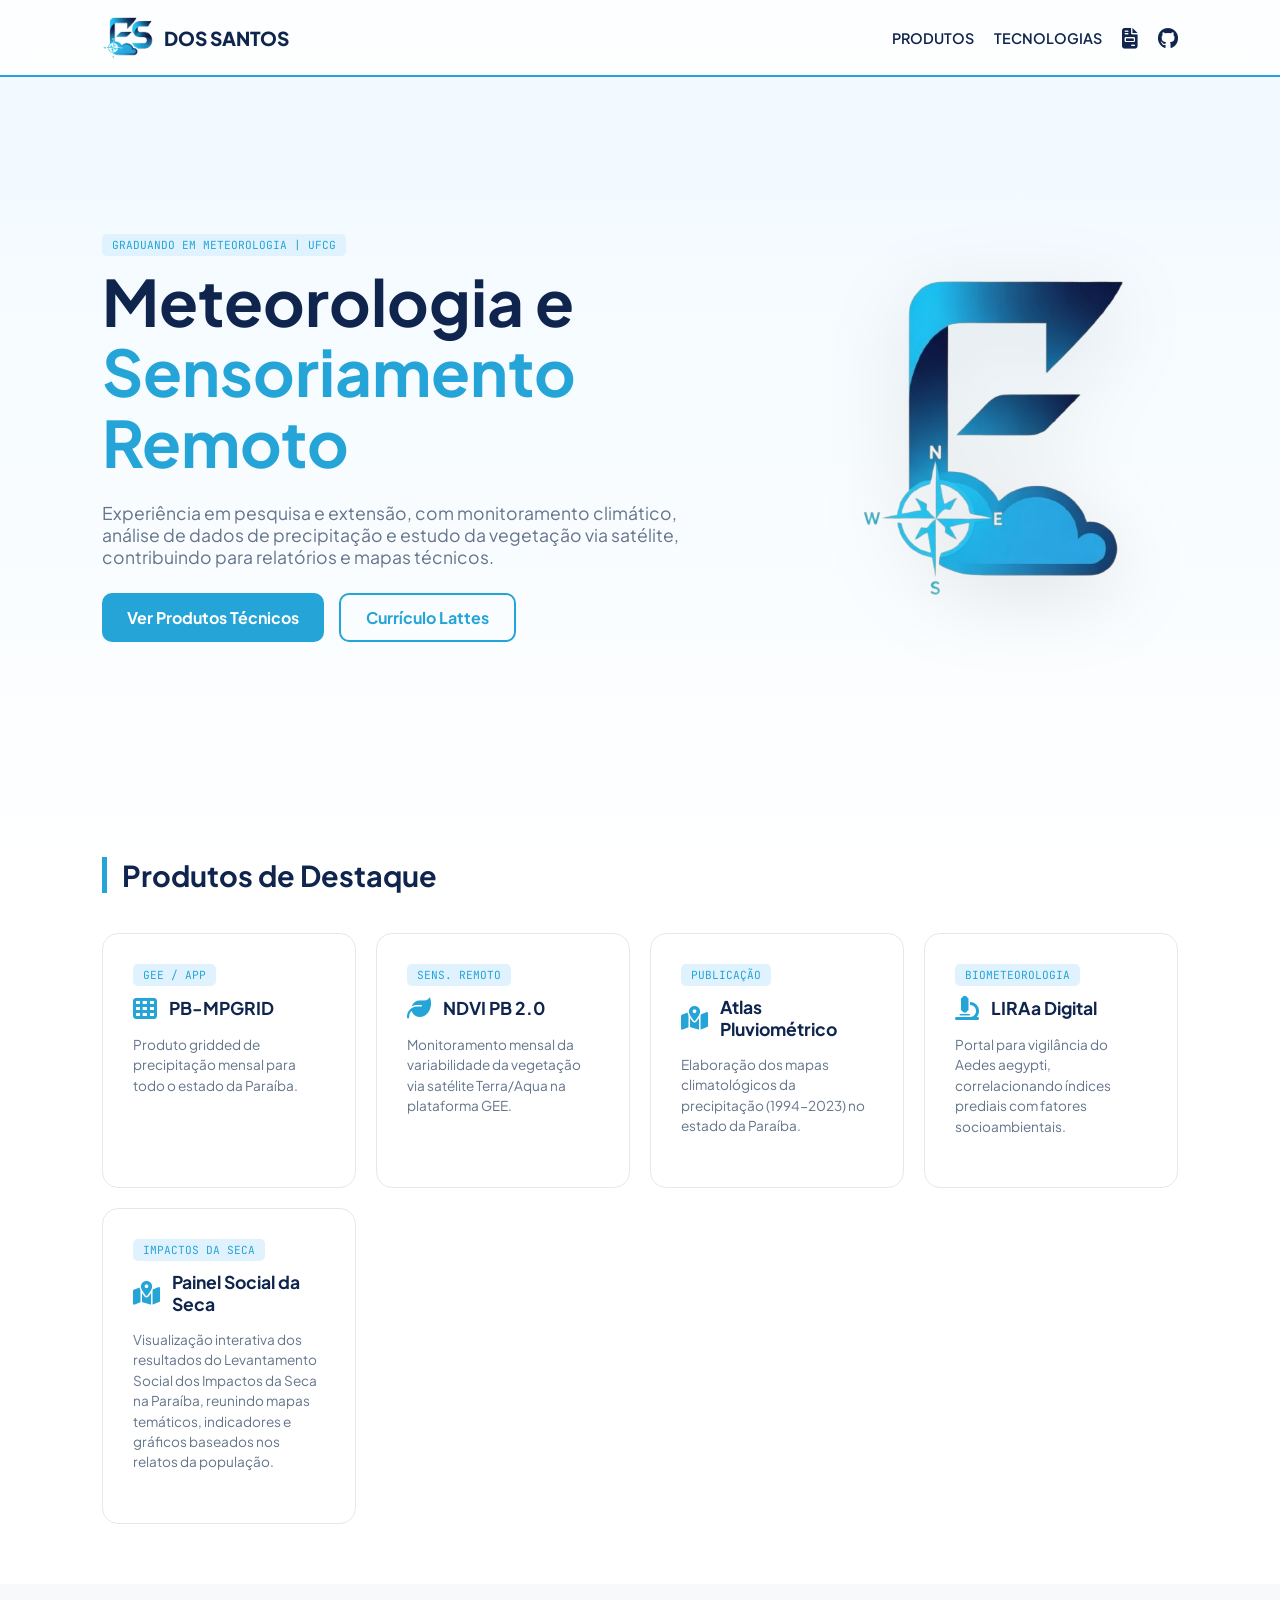
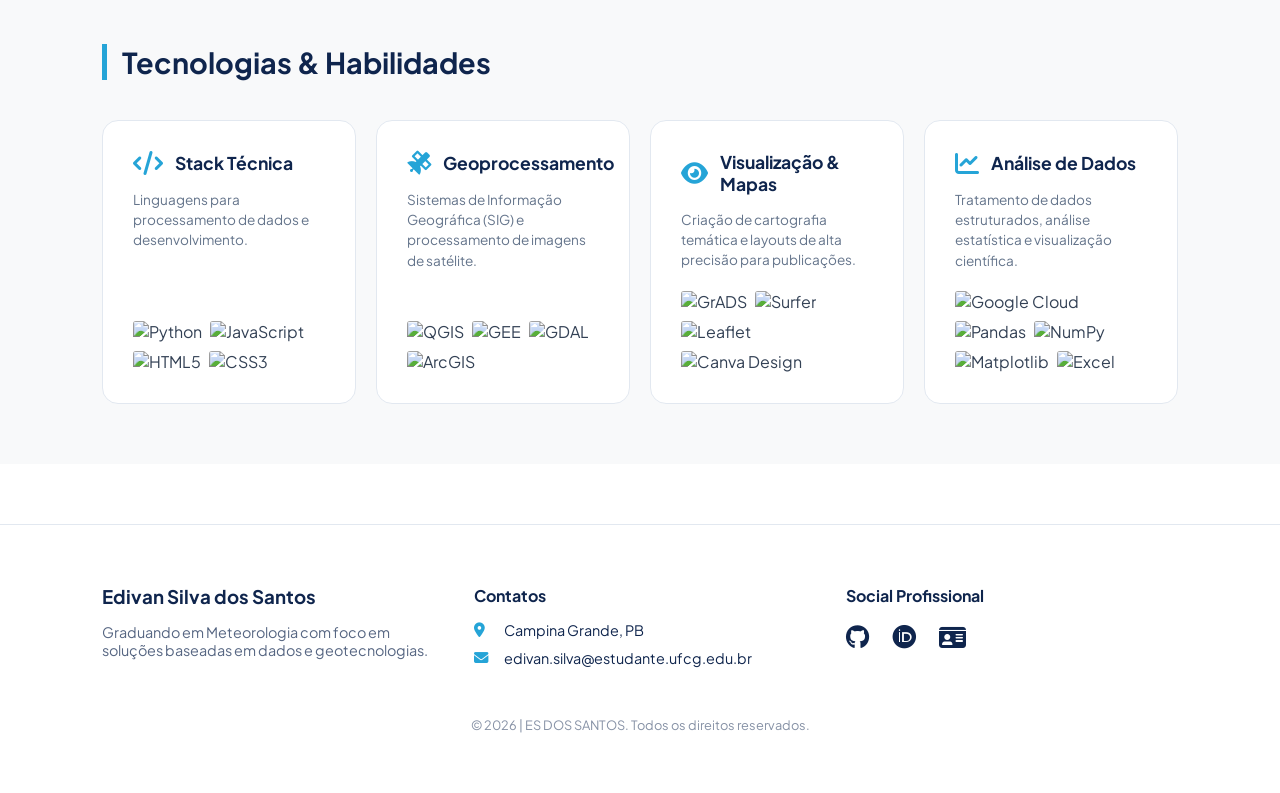
==== commit cbed8167: "Update. Monitor de Secas" ====
--- a/docs/index.html
+++ b/docs/index.html
@@ -80,6 +80,14 @@
                     <h3>LIRAa Digital</h3>
                 </div>
                 <p>Portal para vigilância do Aedes aegypti, correlacionando índices prediais com fatores socioambientais.</p>
+            </a>
+            <a href="https://edivans96.github.io/Meteorologia/monitor.html" target="_blank" class="card">
+                <span class="tag">IMPACTOS DA SECA</span>
+                <div class="card-header">
+                    <i class="fas fa-map-marked-alt"></i>
+                    <h3>Painel Social da Seca</h3>
+                </div>
+                <p>Visualização interativa dos resultados do Levantamento Social dos Impactos da Seca na Paraíba, reunindo mapas temáticos, indicadores e gráficos baseados nos relatos da população.</p>
             </a>
         </div>
     </section>
